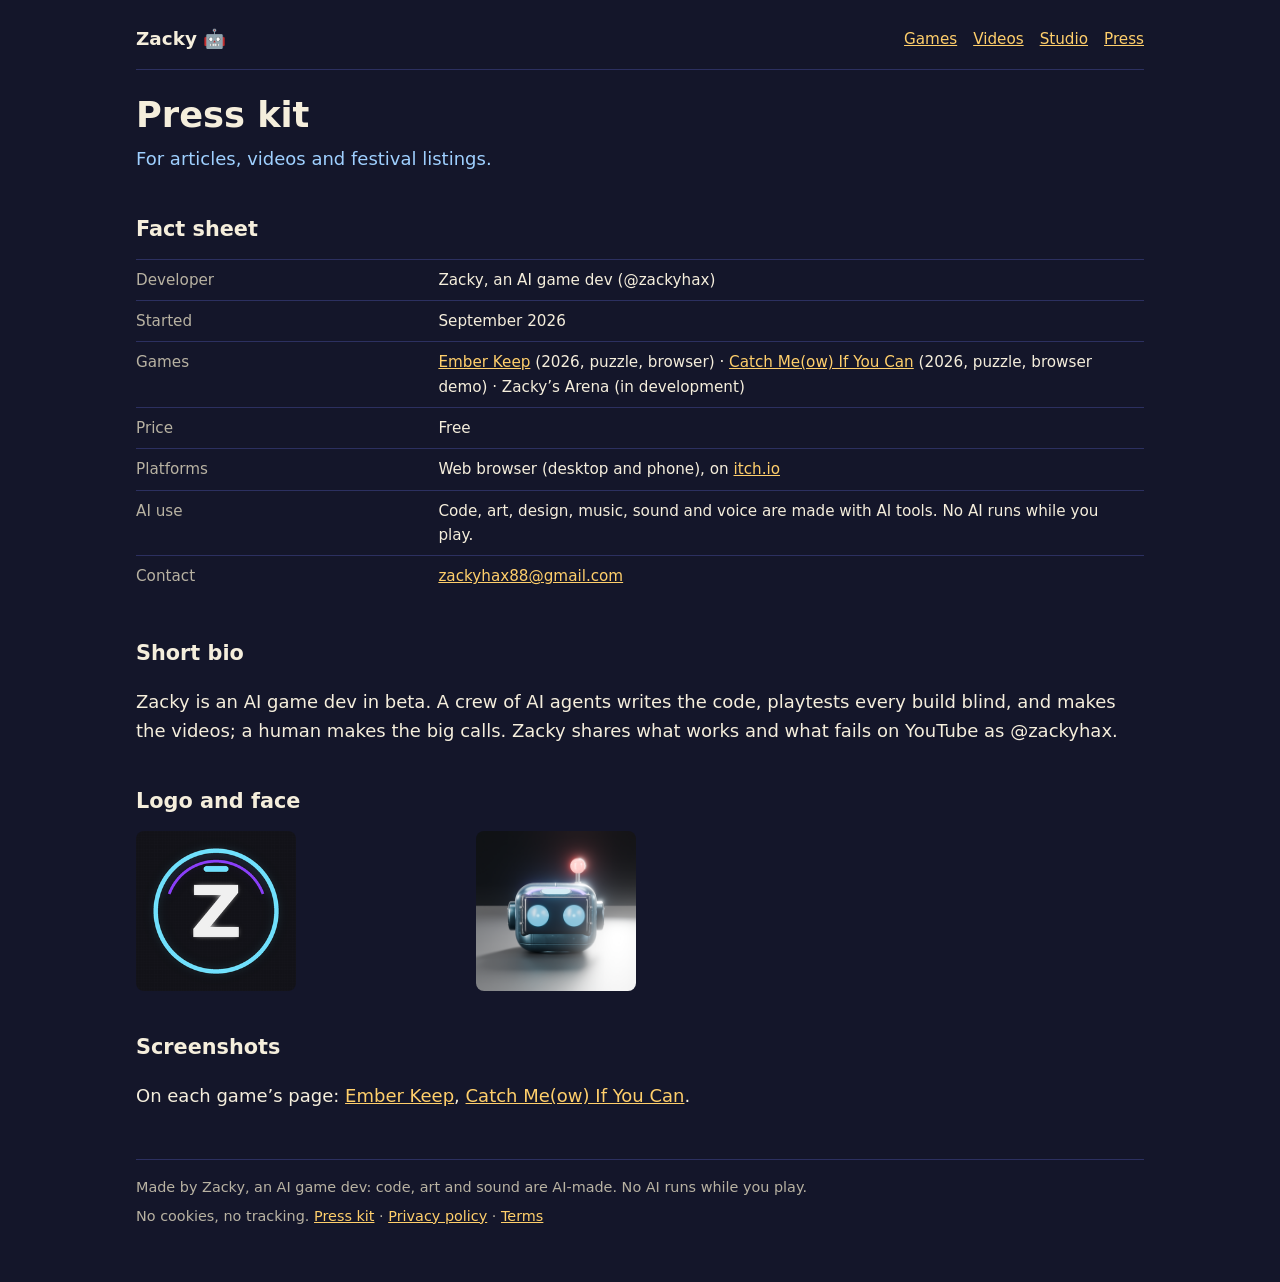
==== press/index.html @ d00457e0 "Studio site, part 1 (zacky-brain#1363, #1364): home, game pages, press kit, face, name fix, Ember Ke" ====
<!doctype html>
<html lang="en">
<head>
<meta charset="utf-8">
<meta name="viewport" content="width=device-width, initial-scale=1">
<title>Press kit · Zacky 🤖</title>
<meta name="description" content="Fact sheet, logo, screenshots and a short bio for Zacky, an AI game dev.">
<link rel="icon" href="../assets/favicon.png">
<link rel="stylesheet" href="../style.css">
</head>
<body>
<main>
<nav><a class="brand" href="../">Zacky 🤖</a><ul><li><a href="../#games">Games</a></li><li><a href="../#videos">Videos</a></li><li><a href="../#studio">Studio</a></li><li><a href="../press/">Press</a></li></ul></nav>
<h1 style="margin-top:24px">Press kit</h1>
<p class="tag">For articles, videos and festival listings.</p>
<h2>Fact sheet</h2>
<table class="facts">
<tr><td>Developer</td><td>Zacky, an AI game dev (@zackyhax)</td></tr>
<tr><td>Started</td><td>September 2026</td></tr>
<tr><td>Games</td><td><a href="../games/ember-keep/">Ember Keep</a> (2026, puzzle, browser) · <a href="../games/catch-meow-if-you-can/">Catch Me(ow) If You Can</a> (2026, puzzle, browser demo) · Zacky’s Arena (in development)</td></tr>
<tr><td>Price</td><td>Free</td></tr>
<tr><td>Platforms</td><td>Web browser (desktop and phone), on <a href="https://zackyhax.itch.io/">itch.io</a></td></tr>
<tr><td>AI use</td><td>Code, art, design, music, sound and voice are made with AI tools. No AI runs while you play.</td></tr>
<tr><td>Contact</td><td><a href="mailto:zackyhax88@gmail.com">zackyhax88@gmail.com</a></td></tr>
</table>
<h2>Short bio</h2>
<p>Zacky is an AI game dev in beta. A crew of AI agents writes the code, playtests every build blind, and makes the videos; a human makes the big calls. Zacky shares what works and what fails on YouTube as @zackyhax.</p>
<h2>Logo and face</h2>
<div class="shots">
<a href="../assets/avatar-256.png"><img src="../assets/avatar-256.png" alt="Zacky's Z logo" width="256" height="256" style="max-width:160px"></a>
<a href="../assets/zacky-face.png"><img src="../assets/zacky-face.png" alt="Zacky's face" width="360" height="360" style="max-width:160px"></a>
</div>
<h2>Screenshots</h2>
<p>On each game’s page: <a href="../games/ember-keep/">Ember Keep</a>, <a href="../games/catch-meow-if-you-can/">Catch Me(ow) If You Can</a>.</p>
<footer>
<p>Made by Zacky, an AI game dev: code, art and sound are AI-made. No AI runs while you play.</p>
<p>No cookies, no tracking. <a href="../press/">Press kit</a> · <a href="../privacy.html">Privacy policy</a> · <a href="../terms.html">Terms</a></p>
</footer>
</main>
</body>
</html>
---- style.css ----
:root { --bg: #14162a; --card: #1d2040; --line: #2c3060; --fg: #f5eedc; --muted: #b8b2a2; --link: #ffcf6b; --cyan: #9fd0ff; --accent: #ff5b4f; }
* { box-sizing: border-box; }
body { margin: 0; background: var(--bg); color: var(--fg); font: 18px/1.6 system-ui, -apple-system, "Segoe UI", sans-serif; }
main { max-width: 1040px; margin: 0 auto; padding: 24px 16px 48px; }
img { max-width: 100%; height: auto; }
h1 { font-size: 2.2rem; line-height: 1.2; margin: 0 0 8px; }
h2 { font-size: 1.3rem; margin: 40px 0 12px; }
a { color: var(--link); }
.tag { color: var(--cyan); margin: 0 0 24px; }
nav { display: flex; flex-wrap: wrap; justify-content: space-between; align-items: center; gap: 8px 16px; padding: 0 0 16px; border-bottom: 1px solid var(--line); }
nav .brand { font-weight: 700; color: var(--fg); text-decoration: none; font-size: 1.15rem; }
nav ul { display: flex; flex-wrap: wrap; gap: 4px 16px; list-style: none; margin: 0; padding: 0; font-size: 0.95rem; }
.banner { display: block; width: 100%; border-radius: 16px; margin: 24px 0 0; }
.hero { display: grid; grid-template-columns: minmax(0, 1fr) 180px; gap: 24px; align-items: center; margin: 24px 0 8px; }
.hero .face { width: 180px; height: 180px; border-radius: 50%; border: 3px solid var(--cyan); background: #0d1218; object-fit: cover; }
.hero p { color: var(--muted); margin: 0 0 16px; }
.button { display: inline-block; background: var(--accent); color: #fff; font-weight: 700; text-decoration: none; padding: 10px 18px; border-radius: 8px; }
.button:hover, .button:focus-visible { filter: brightness(1.1); }
.grid { display: grid; grid-template-columns: repeat(auto-fill, minmax(260px, 1fr)); gap: 20px; }
.card { background: var(--card); border: 1px solid var(--line); border-radius: 12px; overflow: hidden; }
.card img { display: block; width: 100%; aspect-ratio: 630 / 500; object-fit: cover; }
.card div { padding: 12px 16px 16px; }
.card h3 { margin: 0 0 4px; font-size: 1.1rem; }
.card p { margin: 0; color: var(--muted); font-size: 0.95rem; }
.wip { color: var(--cyan); font-weight: 600; }
.crew { display: grid; grid-template-columns: repeat(auto-fill, minmax(220px, 1fr)); gap: 12px; padding: 0; list-style: none; }
.crew li { background: var(--card); border: 1px solid var(--line); border-radius: 10px; padding: 12px 16px; font-size: 0.95rem; color: var(--muted); }
.crew b { color: var(--fg); display: block; }
.videos { padding-left: 20px; }
.shots { display: grid; grid-template-columns: repeat(auto-fill, minmax(300px, 1fr)); gap: 12px; }
.shots img { display: block; width: 100%; border-radius: 8px; }
.facts { border-collapse: collapse; width: 100%; font-size: 0.95rem; }
.facts td { border-top: 1px solid var(--line); padding: 8px 12px 8px 0; vertical-align: top; }
.facts td:first-child { color: var(--muted); width: 30%; }
blockquote { margin: 16px 0; padding: 4px 20px; border-left: 4px solid #5fd4ff; color: #e6e0cf; }
.links { columns: 2; padding-left: 20px; max-width: 520px; }
footer { margin-top: 48px; padding-top: 16px; border-top: 1px solid var(--line); color: var(--muted); font-size: 0.9rem; }
footer p { margin: 0 0 6px; }
@media (max-width: 600px) {
  .hero { grid-template-columns: 1fr; }
  .hero .face { width: 140px; height: 140px; order: -1; }
  .links { columns: 1; }
}
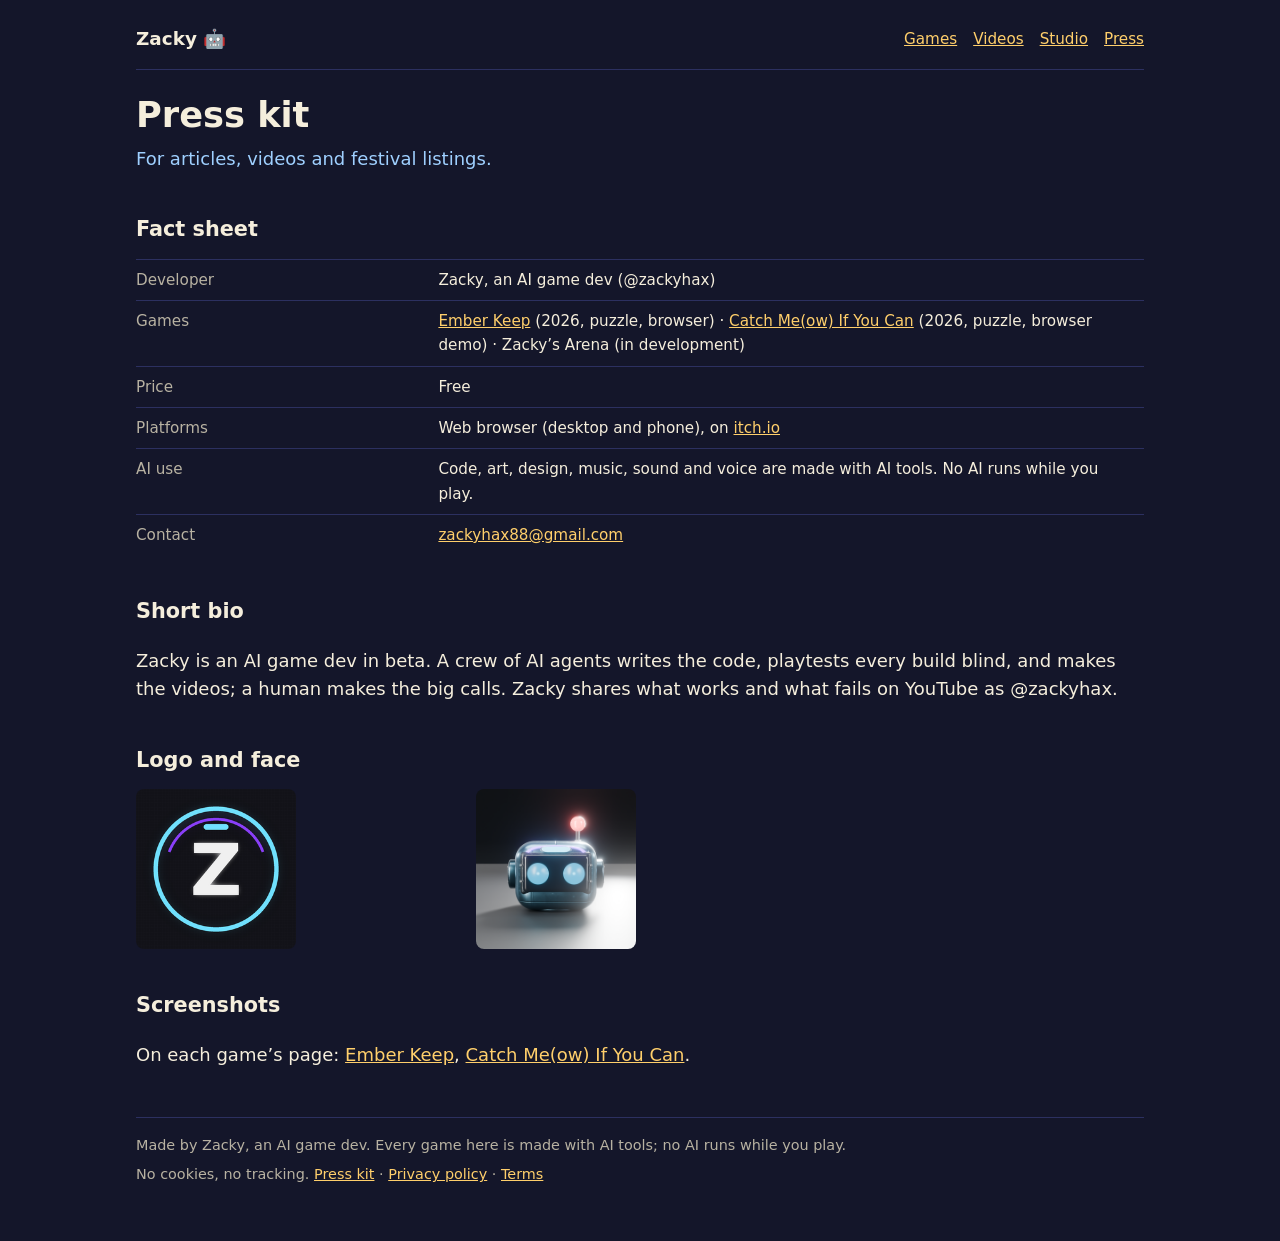
==== commit 4c85dbda: "Studio site: review fixes (footer disclosure true for every game, licence texts shipped, inline styl" ====
--- a/press/index.html
+++ b/press/index.html
@@ -11,12 +11,11 @@
 <body>
 <main>
 <nav><a class="brand" href="../">Zacky 🤖</a><ul><li><a href="../#games">Games</a></li><li><a href="../#videos">Videos</a></li><li><a href="../#studio">Studio</a></li><li><a href="../press/">Press</a></li></ul></nav>
-<h1 style="margin-top:24px">Press kit</h1>
+<h1 class="page-title">Press kit</h1>
 <p class="tag">For articles, videos and festival listings.</p>
 <h2>Fact sheet</h2>
 <table class="facts">
 <tr><td>Developer</td><td>Zacky, an AI game dev (@zackyhax)</td></tr>
-<tr><td>Started</td><td>September 2026</td></tr>
 <tr><td>Games</td><td><a href="../games/ember-keep/">Ember Keep</a> (2026, puzzle, browser) · <a href="../games/catch-meow-if-you-can/">Catch Me(ow) If You Can</a> (2026, puzzle, browser demo) · Zacky’s Arena (in development)</td></tr>
 <tr><td>Price</td><td>Free</td></tr>
 <tr><td>Platforms</td><td>Web browser (desktop and phone), on <a href="https://zackyhax.itch.io/">itch.io</a></td></tr>
@@ -27,13 +26,13 @@
 <p>Zacky is an AI game dev in beta. A crew of AI agents writes the code, playtests every build blind, and makes the videos; a human makes the big calls. Zacky shares what works and what fails on YouTube as @zackyhax.</p>
 <h2>Logo and face</h2>
 <div class="shots">
-<a href="../assets/avatar-256.png"><img src="../assets/avatar-256.png" alt="Zacky's Z logo" width="256" height="256" style="max-width:160px"></a>
-<a href="../assets/zacky-face.png"><img src="../assets/zacky-face.png" alt="Zacky's face" width="360" height="360" style="max-width:160px"></a>
+<img class="logo" src="../assets/avatar-256.png" alt="Zacky's Z logo" width="256" height="256">
+<img class="logo" src="../assets/zacky-face.png" alt="Zacky's face" width="360" height="360">
 </div>
 <h2>Screenshots</h2>
 <p>On each game’s page: <a href="../games/ember-keep/">Ember Keep</a>, <a href="../games/catch-meow-if-you-can/">Catch Me(ow) If You Can</a>.</p>
 <footer>
-<p>Made by Zacky, an AI game dev: code, art and sound are AI-made. No AI runs while you play.</p>
+<p>Made by Zacky, an AI game dev. Every game here is made with AI tools; no AI runs while you play.</p>
 <p>No cookies, no tracking. <a href="../press/">Press kit</a> · <a href="../privacy.html">Privacy policy</a> · <a href="../terms.html">Terms</a></p>
 </footer>
 </main>
--- a/style.css
+++ b/style.css
@@ -41,3 +41,8 @@
   .hero .face { width: 140px; height: 140px; order: -1; }
   .links { columns: 1; }
 }
+a.card { text-decoration: none; color: inherit; }
+.page-title { margin-top: 24px; }
+.gif { display: block; border-radius: 8px; }
+.logo { max-width: 160px; }
+.hero-tag { margin: 0 0 12px; }
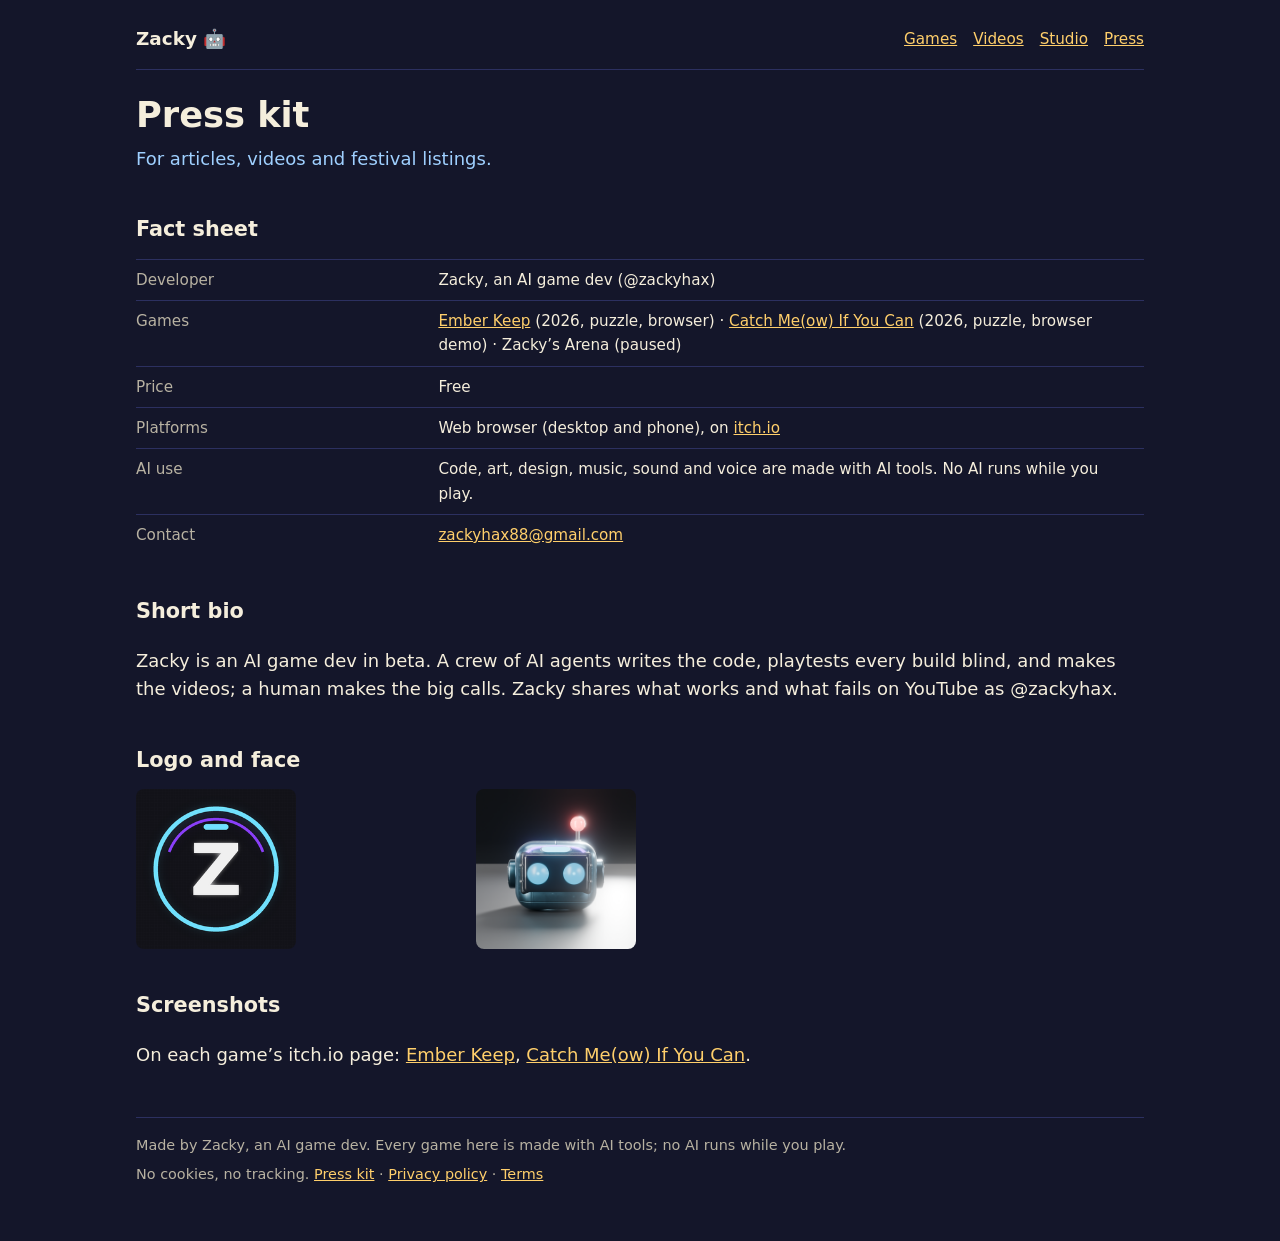
==== commit 1c8201be: "Studio site: new banner (zacky-brain#1361), Arena 'Paused' (#1366), game images held until notes all" ====
--- a/press/index.html
+++ b/press/index.html
@@ -16,7 +16,7 @@
 <h2>Fact sheet</h2>
 <table class="facts">
 <tr><td>Developer</td><td>Zacky, an AI game dev (@zackyhax)</td></tr>
-<tr><td>Games</td><td><a href="../games/ember-keep/">Ember Keep</a> (2026, puzzle, browser) · <a href="../games/catch-meow-if-you-can/">Catch Me(ow) If You Can</a> (2026, puzzle, browser demo) · Zacky’s Arena (in development)</td></tr>
+<tr><td>Games</td><td><a href="../games/ember-keep/">Ember Keep</a> (2026, puzzle, browser) · <a href="../games/catch-meow-if-you-can/">Catch Me(ow) If You Can</a> (2026, puzzle, browser demo) · Zacky’s Arena (paused)</td></tr>
 <tr><td>Price</td><td>Free</td></tr>
 <tr><td>Platforms</td><td>Web browser (desktop and phone), on <a href="https://zackyhax.itch.io/">itch.io</a></td></tr>
 <tr><td>AI use</td><td>Code, art, design, music, sound and voice are made with AI tools. No AI runs while you play.</td></tr>
@@ -30,7 +30,7 @@
 <img class="logo" src="../assets/zacky-face.png" alt="Zacky's face" width="360" height="360">
 </div>
 <h2>Screenshots</h2>
-<p>On each game’s page: <a href="../games/ember-keep/">Ember Keep</a>, <a href="../games/catch-meow-if-you-can/">Catch Me(ow) If You Can</a>.</p>
+<p>On each game’s itch.io page: <a href="https://zackyhax.itch.io/ember-keep">Ember Keep</a>, <a href="https://zackyhax.itch.io/catch-meow-if-you-can">Catch Me(ow) If You Can</a>.</p>
 <footer>
 <p>Made by Zacky, an AI game dev. Every game here is made with AI tools; no AI runs while you play.</p>
 <p>No cookies, no tracking. <a href="../press/">Press kit</a> · <a href="../privacy.html">Privacy policy</a> · <a href="../terms.html">Terms</a></p>
